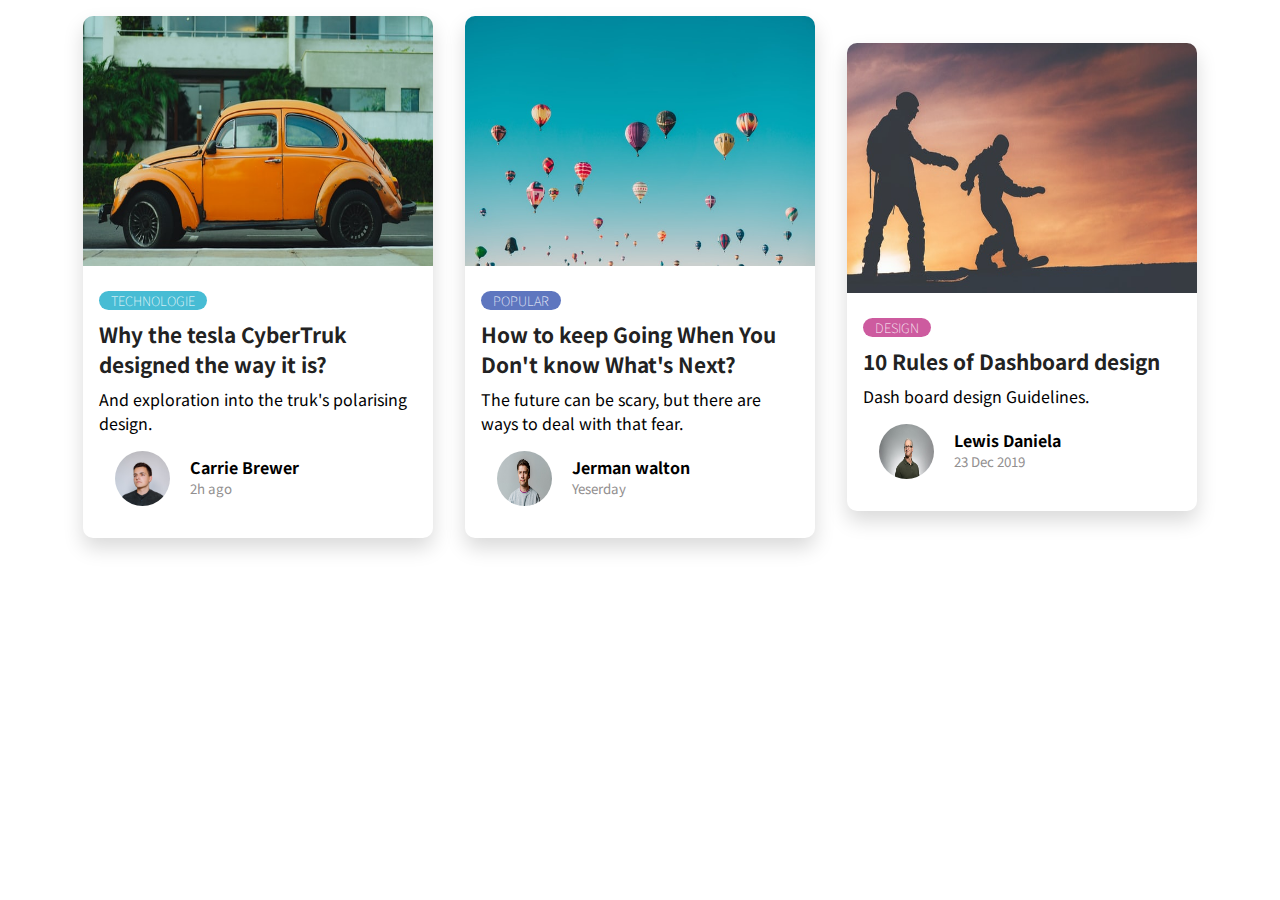
==== 01 Blogs cards/index.html @ 2cfe2136 "01 Blogs cards broject sketch to css 60%" ====
<!DOCTYPE html>
<html lang="en">
  <head>
    <meta charset="UTF-8" />
    <meta name="viewport" content="width=device-width, initial-scale=1.0" />
    <title>blogs cards</title>
    <link rel="stylesheet" href="index.css" />
  </head>
  <body>
    <div class="container">
      <div class="card">
        <img src="img/cover1.jpg" alt="" class="card-img" />
        <div>
          <p class="card-tag teal">technologie</p>
          <p class="card-title">
            Why the tesla CyberTruk designed the way it is?
          </p>
          <p>And exploration into the truk's polarising design.</p>
          <div class="card-user">
            <img src="img/user1.jpg" alt="" class="user-avatar" />
            <div class="user-card-info">
              <p class="user-name">Carrie Brewer</p>
              <p class="date">2h ago</p>
            </div>
          </div>
        </div>
      </div>

      <div class="card">
        <img src="img/coover2.jpg" alt="" class="card-img" />
        <div>
          <p class="card-tag perpul">popular</p>
          <p class="card-title">
            How to keep Going When You Don't know What's Next?
          </p>
          <p>
            The future can be scary, but there are ways to deal with that fear.
          </p>
          <div class="card-user">
            <img src="img/user2.jpg" alt="" class="user-avatar" />
            <div class="user-card-info">
              <p class="user-name">Jerman walton</p>
              <p class="date">Yeserday</p>
            </div>
          </div>
        </div>
      </div>

      <div class="card">
        <img src="img/cover3.jpg" alt="" class="card-img" />
        <div>
          <p class="card-tag pink">Design</p>
          <p class="card-title">
            10 Rules of Dashboard design
          </p>
          <p>Dash board design Guidelines.</p>
          <div class="card-user">
            <img src="img/user3.jpg" alt="" class="user-avatar" />
            <div class="user-card-info">
              <p class="user-name">Lewis Daniela</p>
              <p class="date">23 Dec 2019</p>
            </div>
          </div>
        </div>
      </div>
    </div>
  </body>
</html>
---- 01 Blogs cards/index.css ----
@import url("https://fonts.googleapis.com/css2?family=Noto+Sans+JP:wght@100;400;700&display=swap");

* {
  padding: 0;
  margin: 0;
}

html {
  font-family: "Noto Sans JP", sans-serif;
}
/* Global */
.container {
  display: flex;
  /* grid-template-columns: repeat(3, 1fr);
  gap: 1rem; */
  align-items: center;
  justify-content: center;
}

/* card */
.card {
  width: 350px;
  box-shadow: 0px 10px 20px rgba(0, 0, 0, 0.15);
  border-radius: 10px;
  margin: 1rem;
}

.card div {
  padding: 1rem;
  border-radius: 10px;
}

.card-img {
  width: 100%;
  height: 250px;
  border-radius: 10px 10px 0px 0px;
}

.card-tag {
  text-transform: uppercase;
  font-weight: 100;
  border-radius: 10px;
  color: white;
  padding: 0 12px;
  display: inline;
  font-size: small;
}

.teal {
  background: #47bcd4;
}

.perpul {
  background: #5e76bf;
}

.pink {
  background: #cd5b9f;
}

.card-title {
  font-weight: bold;
  color: #222;
  margin-top: 0.5rem;
  margin-bottom: 0.5rem;
  font-size: 1.3rem;
}

.card-user {
  display: flex;
  margin-top: auto;
}

.user-avatar {
  width: 55px;
  height: 55px;
  border-radius: 50%;
}

.user-name {
  font-weight: bold;
}

.user-card-info {
  padding: 0px !important;
  padding-left: 20px !important;
  padding-top: 4px !important;
}

.date {
  font-size: smaller;
  color: #928f8f;
}
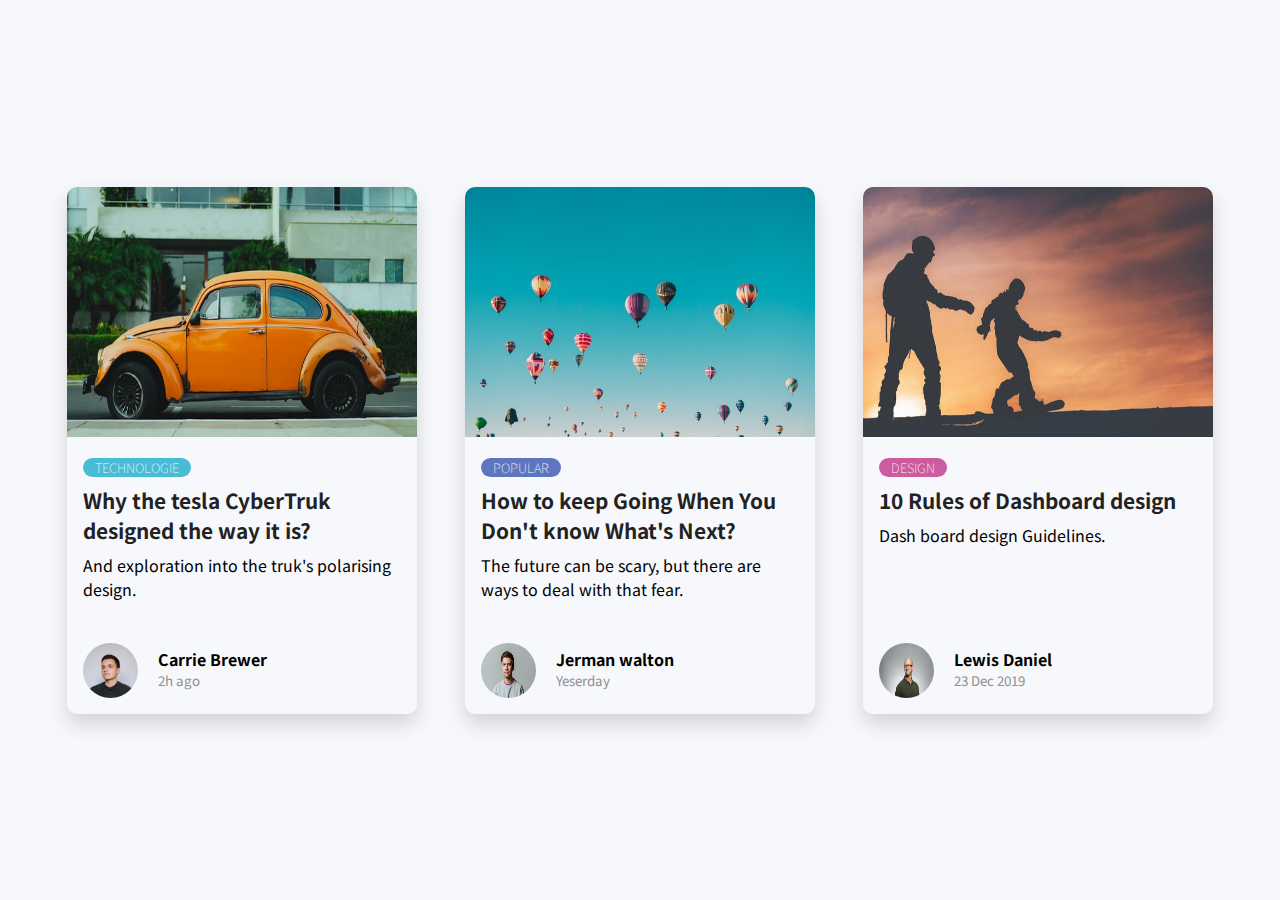
==== commit 92a85aa6: "finished the projects" ====
--- a/01 Blogs cards/index.html
+++ b/01 Blogs cards/index.html
@@ -15,7 +15,9 @@
           <p class="card-title">
             Why the tesla CyberTruk designed the way it is?
           </p>
-          <p>And exploration into the truk's polarising design.</p>
+          <p>
+            And exploration into the truk's polarising design.
+          </p>
           <div class="card-user">
             <img src="img/user1.jpg" alt="" class="user-avatar" />
             <div class="user-card-info">
@@ -57,7 +59,7 @@
           <div class="card-user">
             <img src="img/user3.jpg" alt="" class="user-avatar" />
             <div class="user-card-info">
-              <p class="user-name">Lewis Daniela</p>
+              <p class="user-name">Lewis Daniel</p>
               <p class="date">23 Dec 2019</p>
             </div>
           </div>
--- a/01 Blogs cards/index.css
+++ b/01 Blogs cards/index.css
@@ -1,20 +1,28 @@
 @import url("https://fonts.googleapis.com/css2?family=Noto+Sans+JP:wght@100;400;700&display=swap");
 
-* {
+p {
   padding: 0;
   margin: 0;
 }
 
 html {
   font-family: "Noto Sans JP", sans-serif;
+  width: 100%;
+  height: 100vh;
+  background: #f7f8fc;
+  display: flex;
+  flex-direction: column;
+  align-items: center;
+  justify-content: center;
 }
 /* Global */
 .container {
-  display: flex;
-  /* grid-template-columns: repeat(3, 1fr);
-  gap: 1rem; */
-  align-items: center;
-  justify-content: center;
+  /* display: flex; */
+  display: grid;
+  grid-template-columns: repeat(3, 1fr);
+  gap: 1rem;
+  /* align-items: center;
+  justify-content: center; */
 }
 
 /* card */
@@ -25,7 +33,19 @@
   margin: 1rem;
 }
 
-.card div {
+/* 
+ {
+  display: flex;
+  flex-direction: column;
+  align-items: start;
+  padding: 1rem;
+  min-height: 350px; */
+/* } */
+.card > div {
+  display: flex;
+  flex-direction: column;
+  align-items: start;
+  min-height: 240px;
   padding: 1rem;
   border-radius: 10px;
 }
@@ -42,7 +62,6 @@
   border-radius: 10px;
   color: white;
   padding: 0 12px;
-  display: inline;
   font-size: small;
 }
 
@@ -82,12 +101,24 @@
 }
 
 .user-card-info {
-  padding: 0px !important;
-  padding-left: 20px !important;
-  padding-top: 4px !important;
+  padding: 0px;
+  padding-left: 20px;
+  padding-top: 4px;
 }
 
 .date {
   font-size: smaller;
   color: #928f8f;
 }
+
+@media (max-width: 1200px) {
+  .container {
+    grid-template-columns: 1fr;
+    margin: auto;
+  }
+
+  html {
+    padding-top: 2rem;
+    padding-bottom: 2rem;
+  }
+}
